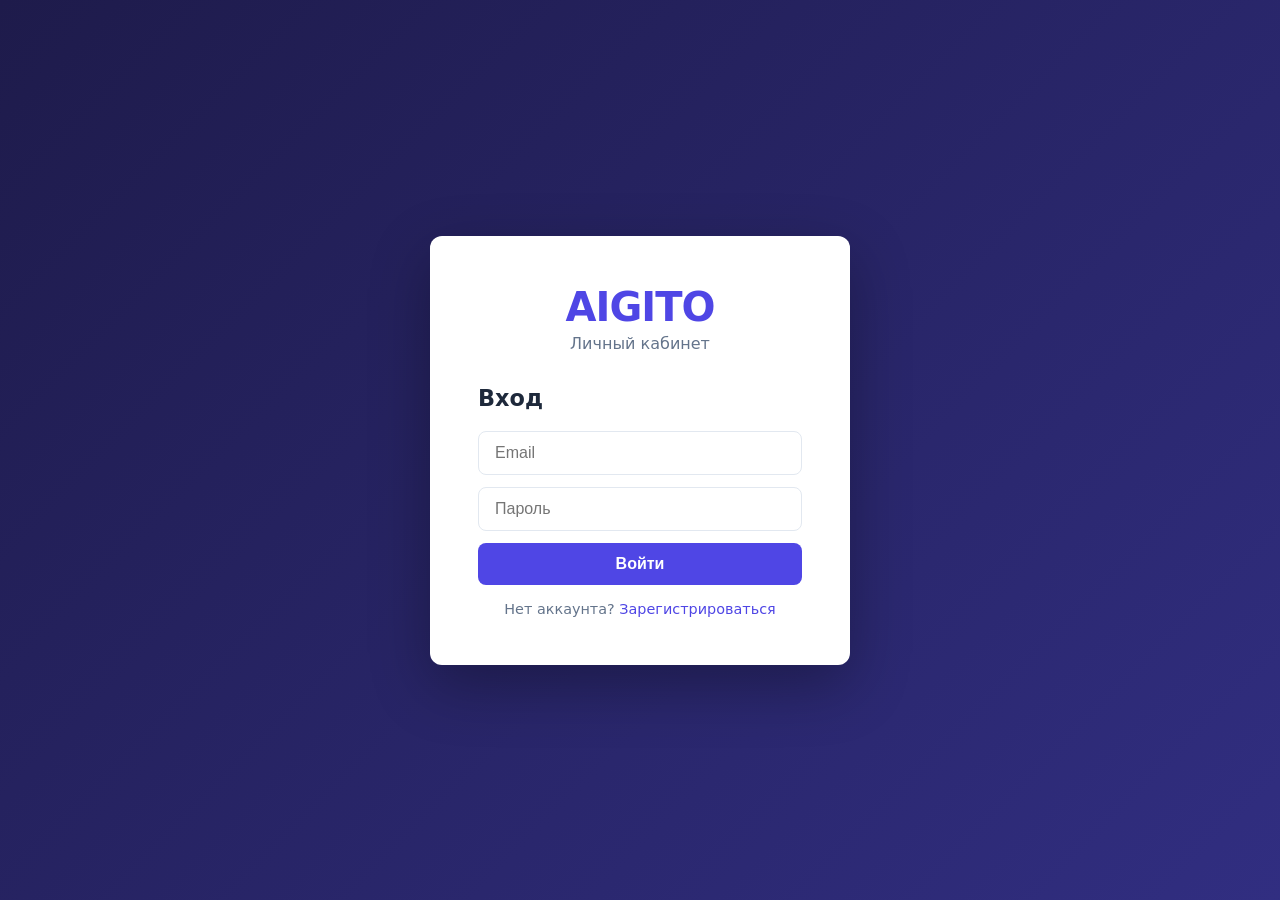
==== frontend-admin/index.html @ 3fc80360 "feat: Stage 1 — full project infrastructure - Project structure per ТЗ: agent/, backend/, frontend-k" ====
<!DOCTYPE html>
<html lang="ru">
<head>
    <meta charset="UTF-8">
    <meta name="viewport" content="width=device-width, initial-scale=1.0">
    <title>AIGITO Admin</title>
    <link rel="stylesheet" href="style.css">
</head>
<body class="auth-page">
    <div class="auth-container">
        <div class="auth-logo">
            <h1>AIGITO</h1>
            <p>Личный кабинет</p>
        </div>

        <div id="login-form" class="auth-form">
            <h2>Вход</h2>
            <div id="login-error" class="error-msg" style="display:none"></div>
            <input type="email" id="login-email" placeholder="Email" autocomplete="email">
            <input type="password" id="login-password" placeholder="Пароль" autocomplete="current-password">
            <button id="btn-login" class="btn-primary">Войти</button>
            <p class="auth-switch">Нет аккаунта? <a href="#" id="show-register">Зарегистрироваться</a></p>
        </div>

        <div id="register-form" class="auth-form" style="display:none">
            <h2>Регистрация</h2>
            <div id="register-error" class="error-msg" style="display:none"></div>
            <input type="text" id="reg-name" placeholder="Ваше имя">
            <input type="email" id="reg-email" placeholder="Email">
            <input type="password" id="reg-password" placeholder="Пароль">
            <button id="btn-register" class="btn-primary">Создать аккаунт</button>
            <p class="auth-switch">Уже есть аккаунт? <a href="#" id="show-login">Войти</a></p>
        </div>
    </div>

    <script src="api.js"></script>
    <script src="app.js"></script>
</body>
</html>
---- frontend-admin/style.css ----
*, *::before, *::after { box-sizing: border-box; margin: 0; padding: 0; }

:root {
    --primary: #4F46E5;
    --primary-hover: #4338CA;
    --bg: #F8FAFC;
    --surface: #FFFFFF;
    --sidebar-bg: #1E1B4B;
    --sidebar-text: #C7D2FE;
    --sidebar-active: #4F46E5;
    --text: #1E293B;
    --text-muted: #64748B;
    --border: #E2E8F0;
    --danger: #EF4444;
    --success: #22C55E;
    --warning: #F59E0B;
    --radius: 12px;
}

body { font-family: 'Segoe UI', system-ui, sans-serif; background: var(--bg); color: var(--text); }

/* Auth page */
.auth-page { display: flex; align-items: center; justify-content: center; min-height: 100vh; background: linear-gradient(135deg, #1E1B4B 0%, #312E81 100%); }
.auth-container { background: var(--surface); border-radius: var(--radius); padding: 48px; width: 100%; max-width: 420px; box-shadow: 0 20px 60px rgba(0,0,0,0.3); }
.auth-logo { text-align: center; margin-bottom: 32px; }
.auth-logo h1 { font-size: 2.5rem; color: var(--primary); font-weight: 800; letter-spacing: -1px; }
.auth-logo p { color: var(--text-muted); margin-top: 4px; }
.auth-form h2 { font-size: 1.4rem; margin-bottom: 20px; }
.auth-form input { width: 100%; padding: 12px 16px; border: 1px solid var(--border); border-radius: 8px; font-size: 1rem; margin-bottom: 12px; outline: none; transition: border-color 0.2s; }
.auth-form input:focus { border-color: var(--primary); }
.auth-switch { margin-top: 16px; text-align: center; color: var(--text-muted); font-size: 0.9rem; }
.auth-switch a { color: var(--primary); text-decoration: none; }

/* Admin layout */
.admin-layout { display: flex; min-height: 100vh; }
.sidebar { width: 240px; background: var(--sidebar-bg); color: var(--sidebar-text); padding: 24px 0; display: flex; flex-direction: column; flex-shrink: 0; }
.sidebar-logo { padding: 0 24px 24px; font-size: 1.5rem; font-weight: 800; color: white; letter-spacing: -0.5px; }
.sidebar-nav a { display: flex; align-items: center; gap: 10px; padding: 12px 24px; color: var(--sidebar-text); text-decoration: none; font-size: 0.95rem; border-left: 3px solid transparent; transition: all 0.2s; }
.sidebar-nav a:hover, .sidebar-nav a.active { background: rgba(255,255,255,0.08); color: white; border-left-color: var(--primary); }
.sidebar-bottom { margin-top: auto; padding: 24px; }

.main-content { flex: 1; padding: 32px; overflow-y: auto; }
.page-header { margin-bottom: 32px; }
.page-header h1 { font-size: 1.8rem; font-weight: 700; }
.page-header p { color: var(--text-muted); margin-top: 4px; }

/* Cards */
.cards-grid { display: grid; grid-template-columns: repeat(auto-fill, minmax(200px, 1fr)); gap: 20px; margin-bottom: 32px; }
.card { background: var(--surface); border-radius: var(--radius); padding: 24px; border: 1px solid var(--border); }
.card-label { font-size: 0.85rem; color: var(--text-muted); text-transform: uppercase; letter-spacing: 0.5px; }
.card-value { font-size: 2rem; font-weight: 700; margin-top: 8px; }
.card-sub { font-size: 0.85rem; color: var(--text-muted); margin-top: 4px; }

/* Buttons */
.btn-primary { width: 100%; padding: 12px; background: var(--primary); color: white; border: none; border-radius: 8px; font-size: 1rem; font-weight: 600; cursor: pointer; transition: background 0.2s; }
.btn-primary:hover { background: var(--primary-hover); }
.btn-secondary { padding: 10px 20px; background: transparent; color: var(--primary); border: 1px solid var(--primary); border-radius: 8px; font-size: 0.95rem; cursor: pointer; transition: all 0.2s; }
.btn-secondary:hover { background: var(--primary); color: white; }
.btn-danger { padding: 8px 16px; background: transparent; color: var(--danger); border: 1px solid var(--danger); border-radius: 8px; font-size: 0.9rem; cursor: pointer; }

/* Forms */
.form-group { margin-bottom: 20px; }
.form-group label { display: block; font-size: 0.9rem; font-weight: 600; margin-bottom: 6px; }
.form-group input, .form-group textarea, .form-group select { width: 100%; padding: 10px 14px; border: 1px solid var(--border); border-radius: 8px; font-size: 0.95rem; outline: none; }
.form-group input:focus, .form-group textarea:focus { border-color: var(--primary); }
.form-group textarea { min-height: 100px; resize: vertical; }

/* Table */
.data-table { width: 100%; border-collapse: collapse; background: var(--surface); border-radius: var(--radius); overflow: hidden; border: 1px solid var(--border); }
.data-table th, .data-table td { padding: 12px 16px; text-align: left; border-bottom: 1px solid var(--border); font-size: 0.9rem; }
.data-table th { background: var(--bg); font-weight: 600; color: var(--text-muted); font-size: 0.8rem; text-transform: uppercase; letter-spacing: 0.5px; }
.data-table tr:last-child td { border-bottom: none; }

/* Progress bar */
.progress-bar { background: var(--border); border-radius: 999px; height: 8px; overflow: hidden; margin-top: 8px; }
.progress-fill { height: 100%; background: var(--primary); border-radius: 999px; transition: width 0.3s; }

/* Misc */
.error-msg { background: #FEF2F2; color: var(--danger); border: 1px solid #FECACA; border-radius: 8px; padding: 10px 14px; margin-bottom: 16px; font-size: 0.9rem; }
.section { background: var(--surface); border-radius: var(--radius); padding: 24px; border: 1px solid var(--border); margin-bottom: 24px; }
.section-title { font-size: 1.1rem; font-weight: 600; margin-bottom: 16px; }

/* Drop zone */
.drop-zone { border: 2px dashed var(--border); border-radius: var(--radius); padding: 40px; text-align: center; cursor: pointer; transition: all 0.2s; color: var(--text-muted); }
.drop-zone:hover, .drop-zone.drag-over { border-color: var(--primary); color: var(--primary); background: #EEF2FF; }
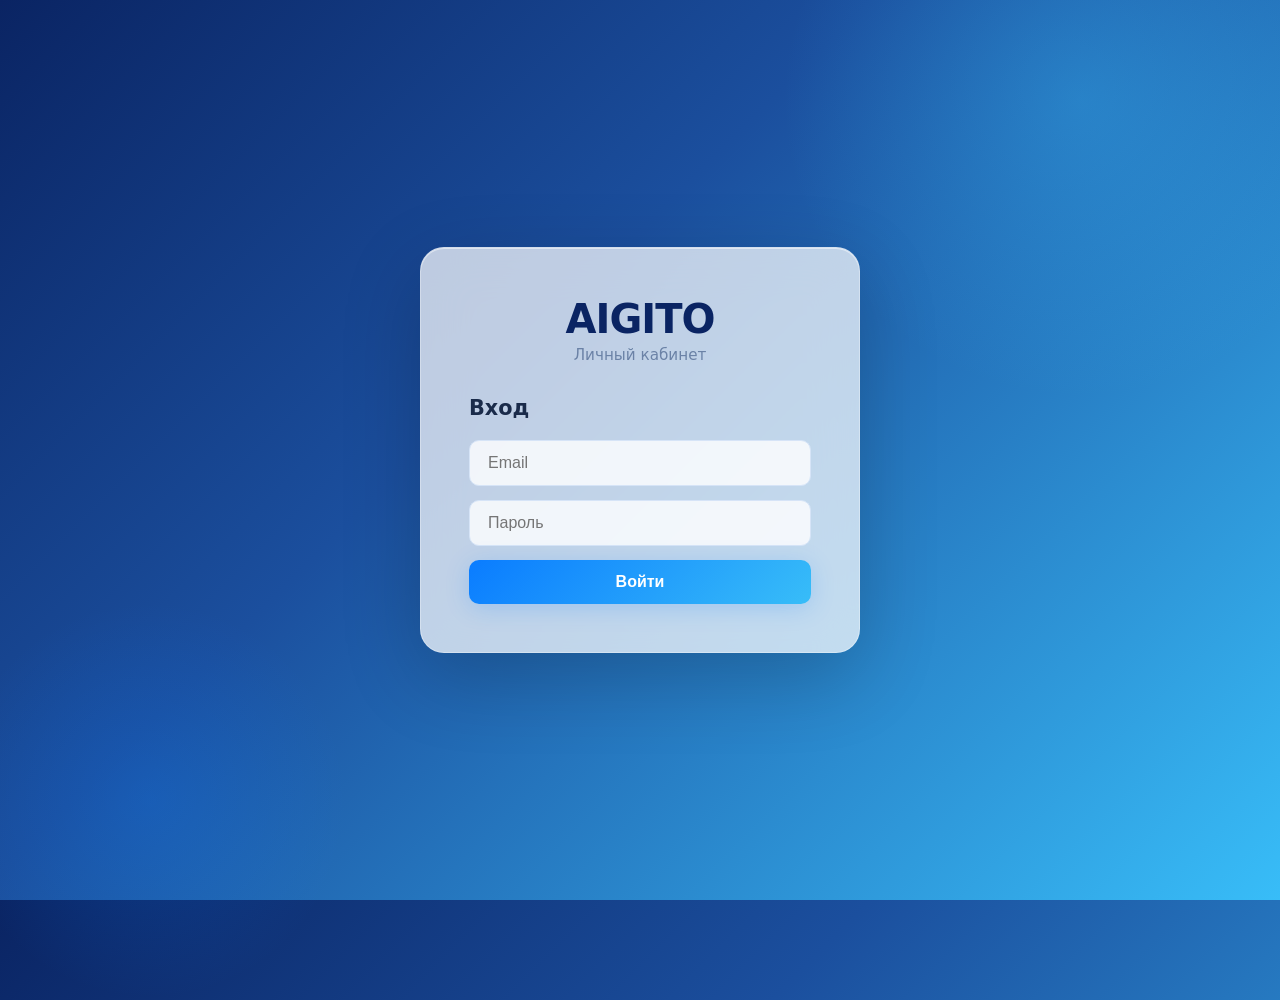
==== commit 16e2b0c0: "feat: add admin user management and hide public registration - Hide register button/form on login pa" ====
--- a/frontend-admin/index.html
+++ b/frontend-admin/index.html
@@ -19,17 +19,6 @@
             <input type="email" id="login-email" placeholder="Email" autocomplete="email">
             <input type="password" id="login-password" placeholder="Пароль" autocomplete="current-password">
             <button id="btn-login" class="btn-primary">Войти</button>
-            <p class="auth-switch">Нет аккаунта? <a href="#" id="show-register">Зарегистрироваться</a></p>
-        </div>
-
-        <div id="register-form" class="auth-form" style="display:none">
-            <h2>Регистрация</h2>
-            <div id="register-error" class="error-msg" style="display:none"></div>
-            <input type="text" id="reg-name" placeholder="Ваше имя">
-            <input type="email" id="reg-email" placeholder="Email">
-            <input type="password" id="reg-password" placeholder="Пароль">
-            <button id="btn-register" class="btn-primary">Создать аккаунт</button>
-            <p class="auth-switch">Уже есть аккаунт? <a href="#" id="show-login">Войти</a></p>
         </div>
     </div>
 
--- a/frontend-admin/style.css
+++ b/frontend-admin/style.css
@@ -1,85 +1,366 @@
 *, *::before, *::after { box-sizing: border-box; margin: 0; padding: 0; }
 
 :root {
-    --primary: #4F46E5;
-    --primary-hover: #4338CA;
-    --bg: #F8FAFC;
+    --primary: #0A7CFF;
+    --primary-hover: #0062D6;
+    --primary-light: #E8F2FF;
+    --primary-glow: rgba(10, 124, 255, 0.15);
+    --bg: #F0F6FF;
     --surface: #FFFFFF;
-    --sidebar-bg: #1E1B4B;
-    --sidebar-text: #C7D2FE;
-    --sidebar-active: #4F46E5;
-    --text: #1E293B;
-    --text-muted: #64748B;
-    --border: #E2E8F0;
+    --surface-glass: rgba(255, 255, 255, 0.72);
+    --sidebar-bg: linear-gradient(180deg, #0A2463 0%, #1B4F9E 100%);
+    --sidebar-text: rgba(255, 255, 255, 0.75);
+    --sidebar-active: #38BDF8;
+    --text: #1A2B4A;
+    --text-muted: #6B82A6;
+    --border: rgba(10, 124, 255, 0.1);
+    --border-solid: #D6E4F7;
     --danger: #EF4444;
-    --success: #22C55E;
+    --success: #10B981;
     --warning: #F59E0B;
-    --radius: 12px;
-}
-
-body { font-family: 'Segoe UI', system-ui, sans-serif; background: var(--bg); color: var(--text); }
+    --radius: 16px;
+    --radius-sm: 10px;
+    --radius-lg: 24px;
+    --shadow-sm: 0 2px 8px rgba(10, 36, 99, 0.06);
+    --shadow-md: 0 4px 20px rgba(10, 36, 99, 0.08);
+    --shadow-lg: 0 8px 40px rgba(10, 36, 99, 0.12);
+    --shadow-glow: 0 4px 24px rgba(10, 124, 255, 0.2);
+    --transition: 0.25s cubic-bezier(0.4, 0, 0.2, 1);
+}
+
+body { font-family: 'Segoe UI', system-ui, -apple-system, sans-serif; background: var(--bg); color: var(--text); }
 
 /* Auth page */
-.auth-page { display: flex; align-items: center; justify-content: center; min-height: 100vh; background: linear-gradient(135deg, #1E1B4B 0%, #312E81 100%); }
-.auth-container { background: var(--surface); border-radius: var(--radius); padding: 48px; width: 100%; max-width: 420px; box-shadow: 0 20px 60px rgba(0,0,0,0.3); }
+.auth-page {
+    display: flex; align-items: center; justify-content: center; min-height: 100vh;
+    background: linear-gradient(135deg, #0A2463 0%, #1B4F9E 40%, #38BDF8 100%);
+    position: relative; overflow: hidden;
+}
+.auth-page::before {
+    content: ''; position: absolute; width: 600px; height: 600px; border-radius: 50%;
+    background: radial-gradient(circle, rgba(56, 189, 248, 0.3) 0%, transparent 70%);
+    top: -200px; right: -100px; pointer-events: none;
+}
+.auth-page::after {
+    content: ''; position: absolute; width: 400px; height: 400px; border-radius: 50%;
+    background: radial-gradient(circle, rgba(10, 124, 255, 0.2) 0%, transparent 70%);
+    bottom: -100px; left: -50px; pointer-events: none;
+}
+.auth-container {
+    background: var(--surface-glass);
+    backdrop-filter: blur(24px); -webkit-backdrop-filter: blur(24px);
+    border-radius: var(--radius-lg); padding: 48px; width: 100%; max-width: 440px;
+    box-shadow: 0 24px 80px rgba(0, 0, 0, 0.2), inset 0 1px 0 rgba(255, 255, 255, 0.5);
+    border: 1px solid rgba(255, 255, 255, 0.3);
+    position: relative; z-index: 1;
+}
 .auth-logo { text-align: center; margin-bottom: 32px; }
-.auth-logo h1 { font-size: 2.5rem; color: var(--primary); font-weight: 800; letter-spacing: -1px; }
-.auth-logo p { color: var(--text-muted); margin-top: 4px; }
-.auth-form h2 { font-size: 1.4rem; margin-bottom: 20px; }
-.auth-form input { width: 100%; padding: 12px 16px; border: 1px solid var(--border); border-radius: 8px; font-size: 1rem; margin-bottom: 12px; outline: none; transition: border-color 0.2s; }
-.auth-form input:focus { border-color: var(--primary); }
+.auth-logo h1 { font-size: 2.5rem; color: #0A2463; font-weight: 800; letter-spacing: -1px; }
+.auth-logo p { color: var(--text-muted); margin-top: 4px; font-size: 0.95rem; }
+.auth-form h2 { font-size: 1.3rem; margin-bottom: 20px; color: var(--text); }
+.auth-form input {
+    width: 100%; padding: 13px 18px;
+    border: 1px solid var(--border-solid); border-radius: var(--radius-sm);
+    font-size: 1rem; margin-bottom: 14px; outline: none;
+    transition: border-color var(--transition), box-shadow var(--transition);
+    background: rgba(255, 255, 255, 0.8);
+}
+.auth-form input:focus {
+    border-color: var(--primary);
+    box-shadow: 0 0 0 3px var(--primary-glow);
+}
 .auth-switch { margin-top: 16px; text-align: center; color: var(--text-muted); font-size: 0.9rem; }
-.auth-switch a { color: var(--primary); text-decoration: none; }
+.auth-switch a { color: var(--primary); text-decoration: none; font-weight: 600; }
 
 /* Admin layout */
 .admin-layout { display: flex; min-height: 100vh; }
-.sidebar { width: 240px; background: var(--sidebar-bg); color: var(--sidebar-text); padding: 24px 0; display: flex; flex-direction: column; flex-shrink: 0; }
-.sidebar-logo { padding: 0 24px 24px; font-size: 1.5rem; font-weight: 800; color: white; letter-spacing: -0.5px; }
-.sidebar-nav a { display: flex; align-items: center; gap: 10px; padding: 12px 24px; color: var(--sidebar-text); text-decoration: none; font-size: 0.95rem; border-left: 3px solid transparent; transition: all 0.2s; }
-.sidebar-nav a:hover, .sidebar-nav a.active { background: rgba(255,255,255,0.08); color: white; border-left-color: var(--primary); }
-.sidebar-bottom { margin-top: auto; padding: 24px; }
-
-.main-content { flex: 1; padding: 32px; overflow-y: auto; }
+.sidebar {
+    width: 260px; background: var(--sidebar-bg);
+    color: var(--sidebar-text); padding: 28px 0;
+    display: flex; flex-direction: column; flex-shrink: 0;
+    position: relative; overflow: hidden;
+}
+.sidebar::before {
+    content: ''; position: absolute; width: 300px; height: 300px; border-radius: 50%;
+    background: radial-gradient(circle, rgba(56, 189, 248, 0.12) 0%, transparent 70%);
+    top: -80px; right: -100px; pointer-events: none;
+}
+.sidebar-logo {
+    padding: 0 28px 28px; font-size: 1.6rem; font-weight: 800;
+    color: white; letter-spacing: -0.5px; position: relative;
+}
+.sidebar-nav { position: relative; }
+.sidebar-nav a {
+    display: flex; align-items: center; gap: 12px; padding: 13px 28px;
+    color: var(--sidebar-text); text-decoration: none; font-size: 0.95rem;
+    border-left: 3px solid transparent; transition: all var(--transition);
+    position: relative;
+}
+.sidebar-nav a:hover {
+    background: rgba(255, 255, 255, 0.08); color: white;
+}
+.sidebar-nav a.active {
+    background: rgba(56, 189, 248, 0.12); color: white;
+    border-left-color: var(--sidebar-active);
+}
+.sidebar-bottom { margin-top: auto; padding: 28px; }
+
+.main-content { flex: 1; padding: 36px; overflow-y: auto; }
 .page-header { margin-bottom: 32px; }
-.page-header h1 { font-size: 1.8rem; font-weight: 700; }
+.page-header h1 { font-size: 1.8rem; font-weight: 700; color: var(--text); }
 .page-header p { color: var(--text-muted); margin-top: 4px; }
 
 /* Cards */
-.cards-grid { display: grid; grid-template-columns: repeat(auto-fill, minmax(200px, 1fr)); gap: 20px; margin-bottom: 32px; }
-.card { background: var(--surface); border-radius: var(--radius); padding: 24px; border: 1px solid var(--border); }
-.card-label { font-size: 0.85rem; color: var(--text-muted); text-transform: uppercase; letter-spacing: 0.5px; }
-.card-value { font-size: 2rem; font-weight: 700; margin-top: 8px; }
+.cards-grid { display: grid; grid-template-columns: repeat(auto-fill, minmax(220px, 1fr)); gap: 20px; margin-bottom: 32px; }
+.card {
+    background: var(--surface);
+    border-radius: var(--radius); padding: 24px;
+    border: 1px solid var(--border);
+    box-shadow: var(--shadow-sm);
+    transition: transform var(--transition), box-shadow var(--transition);
+    position: relative; overflow: hidden;
+}
+.card::before {
+    content: ''; position: absolute; top: 0; left: 0; right: 0; height: 3px;
+    background: linear-gradient(90deg, var(--primary), #38BDF8);
+    border-radius: var(--radius) var(--radius) 0 0;
+}
+.card:hover { transform: translateY(-2px); box-shadow: var(--shadow-md); }
+.card-label {
+    font-size: 0.82rem; color: var(--text-muted);
+    text-transform: uppercase; letter-spacing: 0.6px; font-weight: 500;
+}
+.card-value { font-size: 2.1rem; font-weight: 700; margin-top: 8px; color: var(--text); }
 .card-sub { font-size: 0.85rem; color: var(--text-muted); margin-top: 4px; }
 
 /* Buttons */
-.btn-primary { width: 100%; padding: 12px; background: var(--primary); color: white; border: none; border-radius: 8px; font-size: 1rem; font-weight: 600; cursor: pointer; transition: background 0.2s; }
-.btn-primary:hover { background: var(--primary-hover); }
-.btn-secondary { padding: 10px 20px; background: transparent; color: var(--primary); border: 1px solid var(--primary); border-radius: 8px; font-size: 0.95rem; cursor: pointer; transition: all 0.2s; }
-.btn-secondary:hover { background: var(--primary); color: white; }
-.btn-danger { padding: 8px 16px; background: transparent; color: var(--danger); border: 1px solid var(--danger); border-radius: 8px; font-size: 0.9rem; cursor: pointer; }
+.btn-primary {
+    width: 100%; padding: 13px; background: linear-gradient(135deg, var(--primary), #38BDF8);
+    color: white; border: none; border-radius: var(--radius-sm); font-size: 1rem;
+    font-weight: 600; cursor: pointer; transition: all var(--transition);
+    box-shadow: var(--shadow-glow);
+}
+.btn-primary:hover {
+    background: linear-gradient(135deg, var(--primary-hover), #0EA5E9);
+    box-shadow: 0 6px 30px rgba(10, 124, 255, 0.3);
+    transform: translateY(-1px);
+}
+.btn-secondary {
+    padding: 10px 20px; background: var(--primary-light); color: var(--primary);
+    border: 1px solid rgba(10, 124, 255, 0.2); border-radius: var(--radius-sm);
+    font-size: 0.95rem; cursor: pointer; transition: all var(--transition); font-weight: 500;
+}
+.btn-secondary:hover { background: var(--primary); color: white; border-color: var(--primary); }
+.btn-danger {
+    padding: 8px 16px; background: rgba(239, 68, 68, 0.08); color: var(--danger);
+    border: 1px solid rgba(239, 68, 68, 0.2); border-radius: var(--radius-sm);
+    font-size: 0.9rem; cursor: pointer; transition: all var(--transition);
+}
+.btn-danger:hover { background: var(--danger); color: white; }
 
 /* Forms */
 .form-group { margin-bottom: 20px; }
-.form-group label { display: block; font-size: 0.9rem; font-weight: 600; margin-bottom: 6px; }
-.form-group input, .form-group textarea, .form-group select { width: 100%; padding: 10px 14px; border: 1px solid var(--border); border-radius: 8px; font-size: 0.95rem; outline: none; }
-.form-group input:focus, .form-group textarea:focus { border-color: var(--primary); }
+.form-group label { display: block; font-size: 0.9rem; font-weight: 600; margin-bottom: 6px; color: var(--text); }
+.form-group input, .form-group textarea, .form-group select {
+    width: 100%; padding: 11px 16px;
+    border: 1px solid var(--border-solid); border-radius: var(--radius-sm);
+    font-size: 0.95rem; outline: none; background: var(--surface);
+    transition: border-color var(--transition), box-shadow var(--transition);
+}
+.form-group input:focus, .form-group textarea:focus, .form-group select:focus {
+    border-color: var(--primary);
+    box-shadow: 0 0 0 3px var(--primary-glow);
+}
 .form-group textarea { min-height: 100px; resize: vertical; }
 
 /* Table */
-.data-table { width: 100%; border-collapse: collapse; background: var(--surface); border-radius: var(--radius); overflow: hidden; border: 1px solid var(--border); }
-.data-table th, .data-table td { padding: 12px 16px; text-align: left; border-bottom: 1px solid var(--border); font-size: 0.9rem; }
-.data-table th { background: var(--bg); font-weight: 600; color: var(--text-muted); font-size: 0.8rem; text-transform: uppercase; letter-spacing: 0.5px; }
+.data-table {
+    width: 100%; border-collapse: collapse; background: var(--surface);
+    border-radius: var(--radius); overflow: hidden; border: 1px solid var(--border);
+    box-shadow: var(--shadow-sm);
+}
+.data-table th, .data-table td { padding: 13px 18px; text-align: left; border-bottom: 1px solid var(--border); font-size: 0.9rem; }
+.data-table th {
+    background: var(--primary-light); font-weight: 600;
+    color: var(--primary); font-size: 0.8rem; text-transform: uppercase; letter-spacing: 0.5px;
+}
 .data-table tr:last-child td { border-bottom: none; }
+.data-table tr:hover td { background: rgba(10, 124, 255, 0.03); }
 
 /* Progress bar */
-.progress-bar { background: var(--border); border-radius: 999px; height: 8px; overflow: hidden; margin-top: 8px; }
-.progress-fill { height: 100%; background: var(--primary); border-radius: 999px; transition: width 0.3s; }
+.progress-bar { background: var(--primary-light); border-radius: 999px; height: 8px; overflow: hidden; margin-top: 8px; }
+.progress-fill { height: 100%; background: linear-gradient(90deg, var(--primary), #38BDF8); border-radius: 999px; transition: width 0.3s; }
 
 /* Misc */
-.error-msg { background: #FEF2F2; color: var(--danger); border: 1px solid #FECACA; border-radius: 8px; padding: 10px 14px; margin-bottom: 16px; font-size: 0.9rem; }
-.section { background: var(--surface); border-radius: var(--radius); padding: 24px; border: 1px solid var(--border); margin-bottom: 24px; }
-.section-title { font-size: 1.1rem; font-weight: 600; margin-bottom: 16px; }
+.error-msg {
+    background: #FEF2F2; color: var(--danger); border: 1px solid #FECACA;
+    border-radius: var(--radius-sm); padding: 12px 16px; margin-bottom: 16px; font-size: 0.9rem;
+}
+.section {
+    background: var(--surface); border-radius: var(--radius); padding: 28px;
+    border: 1px solid var(--border); margin-bottom: 24px;
+    box-shadow: var(--shadow-sm);
+    transition: box-shadow var(--transition);
+}
+.section:hover { box-shadow: var(--shadow-md); }
+.section-title { font-size: 1.1rem; font-weight: 600; margin-bottom: 16px; color: var(--text); }
 
 /* Drop zone */
-.drop-zone { border: 2px dashed var(--border); border-radius: var(--radius); padding: 40px; text-align: center; cursor: pointer; transition: all 0.2s; color: var(--text-muted); }
-.drop-zone:hover, .drop-zone.drag-over { border-color: var(--primary); color: var(--primary); background: #EEF2FF; }
+.drop-zone {
+    border: 2px dashed var(--border-solid); border-radius: var(--radius);
+    padding: 40px; text-align: center; cursor: pointer;
+    transition: all var(--transition); color: var(--text-muted);
+    background: rgba(10, 124, 255, 0.02);
+}
+.drop-zone:hover, .drop-zone.drag-over {
+    border-color: var(--primary); color: var(--primary);
+    background: var(--primary-light);
+    box-shadow: 0 0 0 4px var(--primary-glow);
+}
+
+/* Embed code block */
+.embed-code-wrapper {
+    position: relative; margin-top: 12px;
+}
+.embed-code {
+    width: 100%; padding: 16px 18px; padding-right: 100px;
+    background: #F0F6FF; border: 1px solid var(--border-solid);
+    border-radius: var(--radius-sm); font-family: 'SF Mono', 'Fira Code', 'Consolas', monospace;
+    font-size: 0.85rem; color: var(--text); line-height: 1.6;
+    resize: none; outline: none; min-height: 80px;
+    transition: border-color var(--transition), box-shadow var(--transition);
+}
+.embed-code:focus {
+    border-color: var(--primary);
+    box-shadow: 0 0 0 3px var(--primary-glow);
+}
+.btn-copy {
+    position: absolute; top: 10px; right: 10px;
+    padding: 8px 16px; background: var(--primary); color: white;
+    border: none; border-radius: 8px; font-size: 0.85rem; font-weight: 600;
+    cursor: pointer; transition: all var(--transition);
+    box-shadow: var(--shadow-glow);
+}
+.btn-copy:hover { background: var(--primary-hover); transform: translateY(-1px); }
+.btn-copy.copied { background: var(--success); }
+
+/* Responsive iframe preview */
+.iframe-preview {
+    margin-top: 16px; border-radius: var(--radius);
+    overflow: hidden; border: 1px solid var(--border-solid);
+    box-shadow: var(--shadow-sm); background: white;
+}
+.iframe-preview iframe {
+    width: 100%; height: 400px; border: none; display: block;
+}
+
+/* Dashboard two-column grid */
+.dashboard-grid {
+    display: grid;
+    grid-template-columns: 2fr 1fr;
+    gap: 24px;
+    margin-bottom: 24px;
+}
+
+/* Scrollable table wrapper */
+.data-table-wrap {
+    overflow-x: auto;
+    -webkit-overflow-scrolling: touch;
+}
+
+/* Mobile header bar (hidden on desktop) */
+.mobile-header {
+    display: none;
+    align-items: center;
+    gap: 12px;
+    padding: 14px 16px;
+    background: var(--surface);
+    border-bottom: 1px solid var(--border);
+    position: sticky;
+    top: 0;
+    z-index: 50;
+    box-shadow: var(--shadow-sm);
+}
+.mobile-header .mobile-logo {
+    font-size: 1.3rem;
+    font-weight: 800;
+    color: #0A2463;
+}
+
+/* Hamburger button */
+.btn-menu {
+    display: none;
+    background: none;
+    border: none;
+    cursor: pointer;
+    font-size: 1.4rem;
+    padding: 4px 6px;
+    color: var(--text);
+    line-height: 1;
+    border-radius: var(--radius-sm);
+    transition: background var(--transition);
+}
+.btn-menu:hover { background: var(--primary-light); }
+
+/* Sidebar overlay */
+.sidebar-overlay {
+    display: none;
+    position: fixed;
+    inset: 0;
+    background: rgba(10, 36, 99, 0.45);
+    z-index: 99;
+    backdrop-filter: blur(2px);
+    -webkit-backdrop-filter: blur(2px);
+}
+.sidebar-overlay.active { display: block; }
+
+/* ── Mobile breakpoint ── */
+@media (max-width: 767px) {
+    .mobile-header { display: flex; }
+    .btn-menu { display: inline-flex; }
+
+    .admin-layout { flex-direction: column; }
+
+    .sidebar {
+        position: fixed;
+        left: -280px;
+        top: 0;
+        height: 100%;
+        width: 260px;
+        z-index: 100;
+        transition: left var(--transition);
+    }
+    .sidebar.open {
+        left: 0;
+        box-shadow: var(--shadow-lg);
+    }
+
+    .main-content {
+        padding: 20px 16px;
+    }
+
+    .page-header { margin-bottom: 20px; }
+    .page-header h1 { font-size: 1.4rem; }
+
+    .cards-grid {
+        grid-template-columns: 1fr 1fr;
+        gap: 12px;
+        margin-bottom: 20px;
+    }
+    .card { padding: 16px; }
+    .card-value { font-size: 1.6rem; }
+
+    .dashboard-grid { grid-template-columns: 1fr; }
+
+    .section { padding: 16px; }
+
+    .auth-container {
+        padding: 32px 24px;
+        margin: 16px;
+        max-width: calc(100% - 32px);
+    }
+}
+
+@media (max-width: 400px) {
+    .cards-grid { grid-template-columns: 1fr; }
+}
